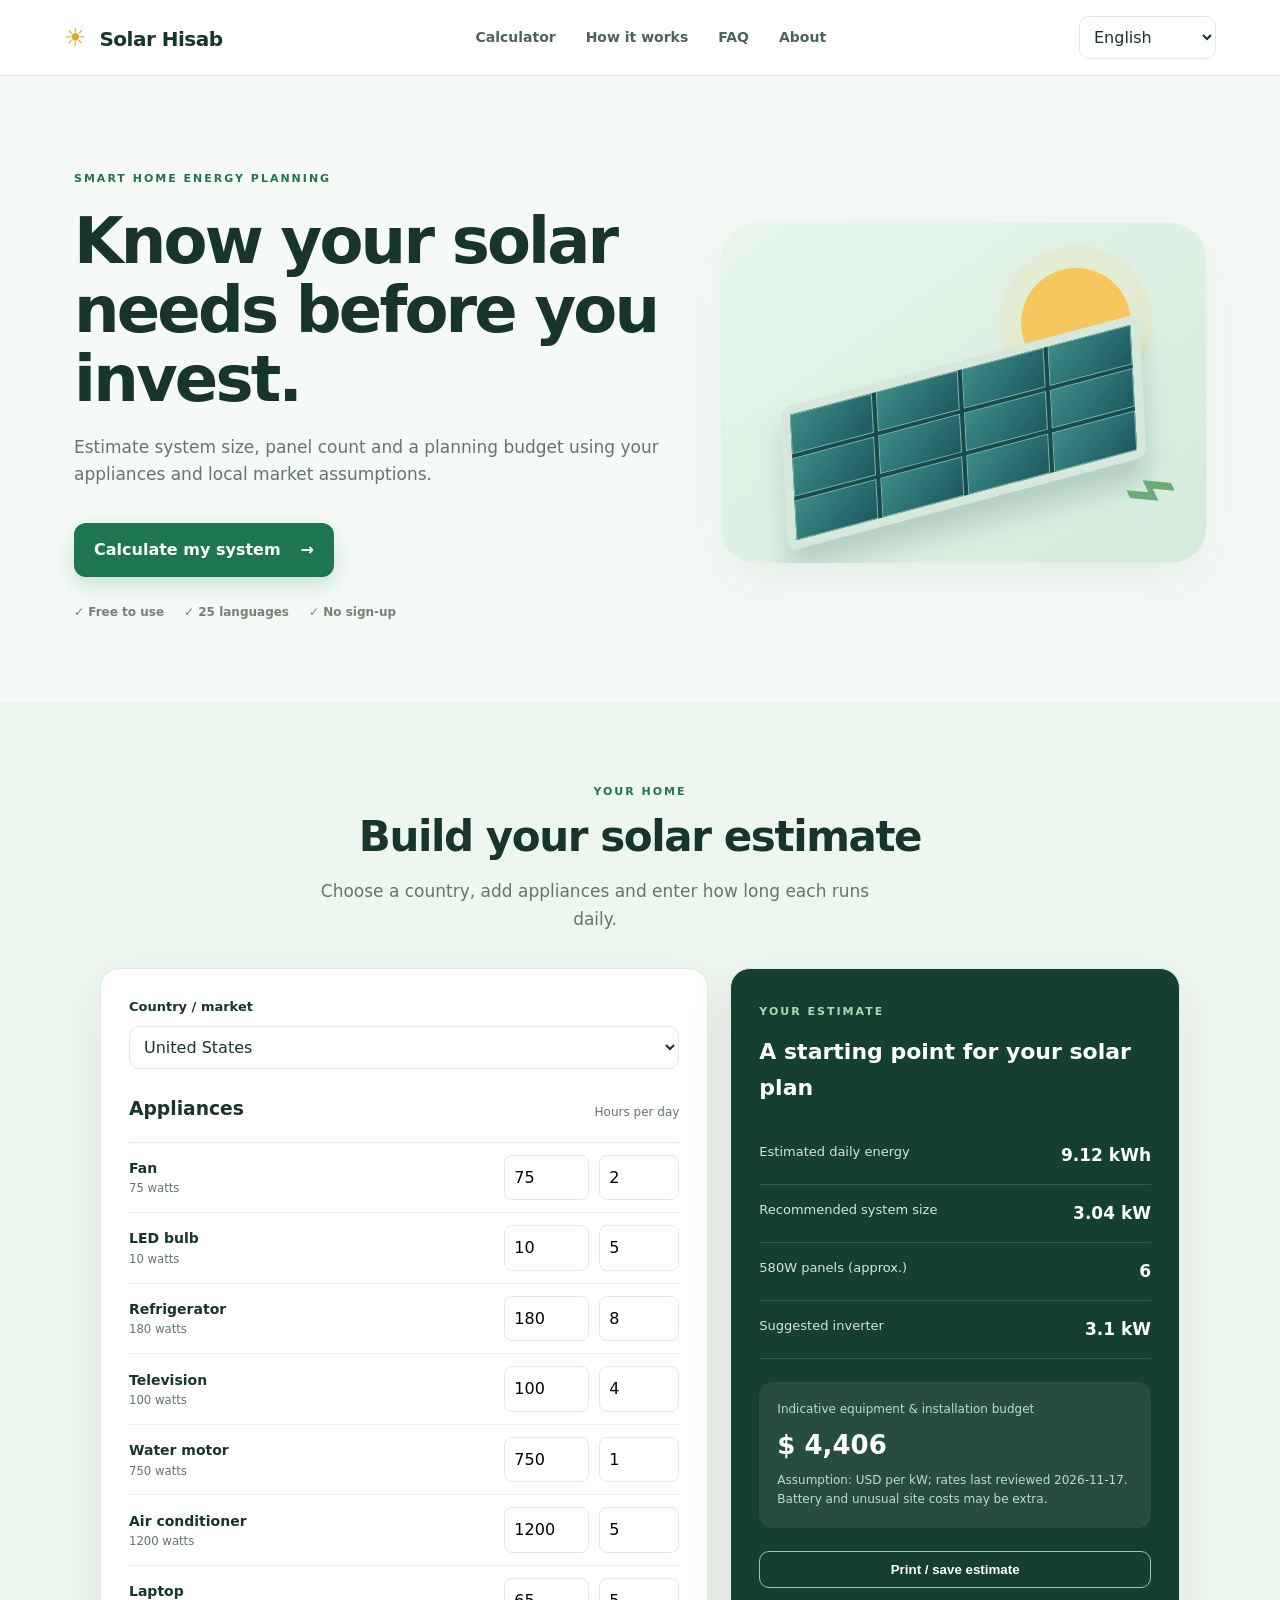
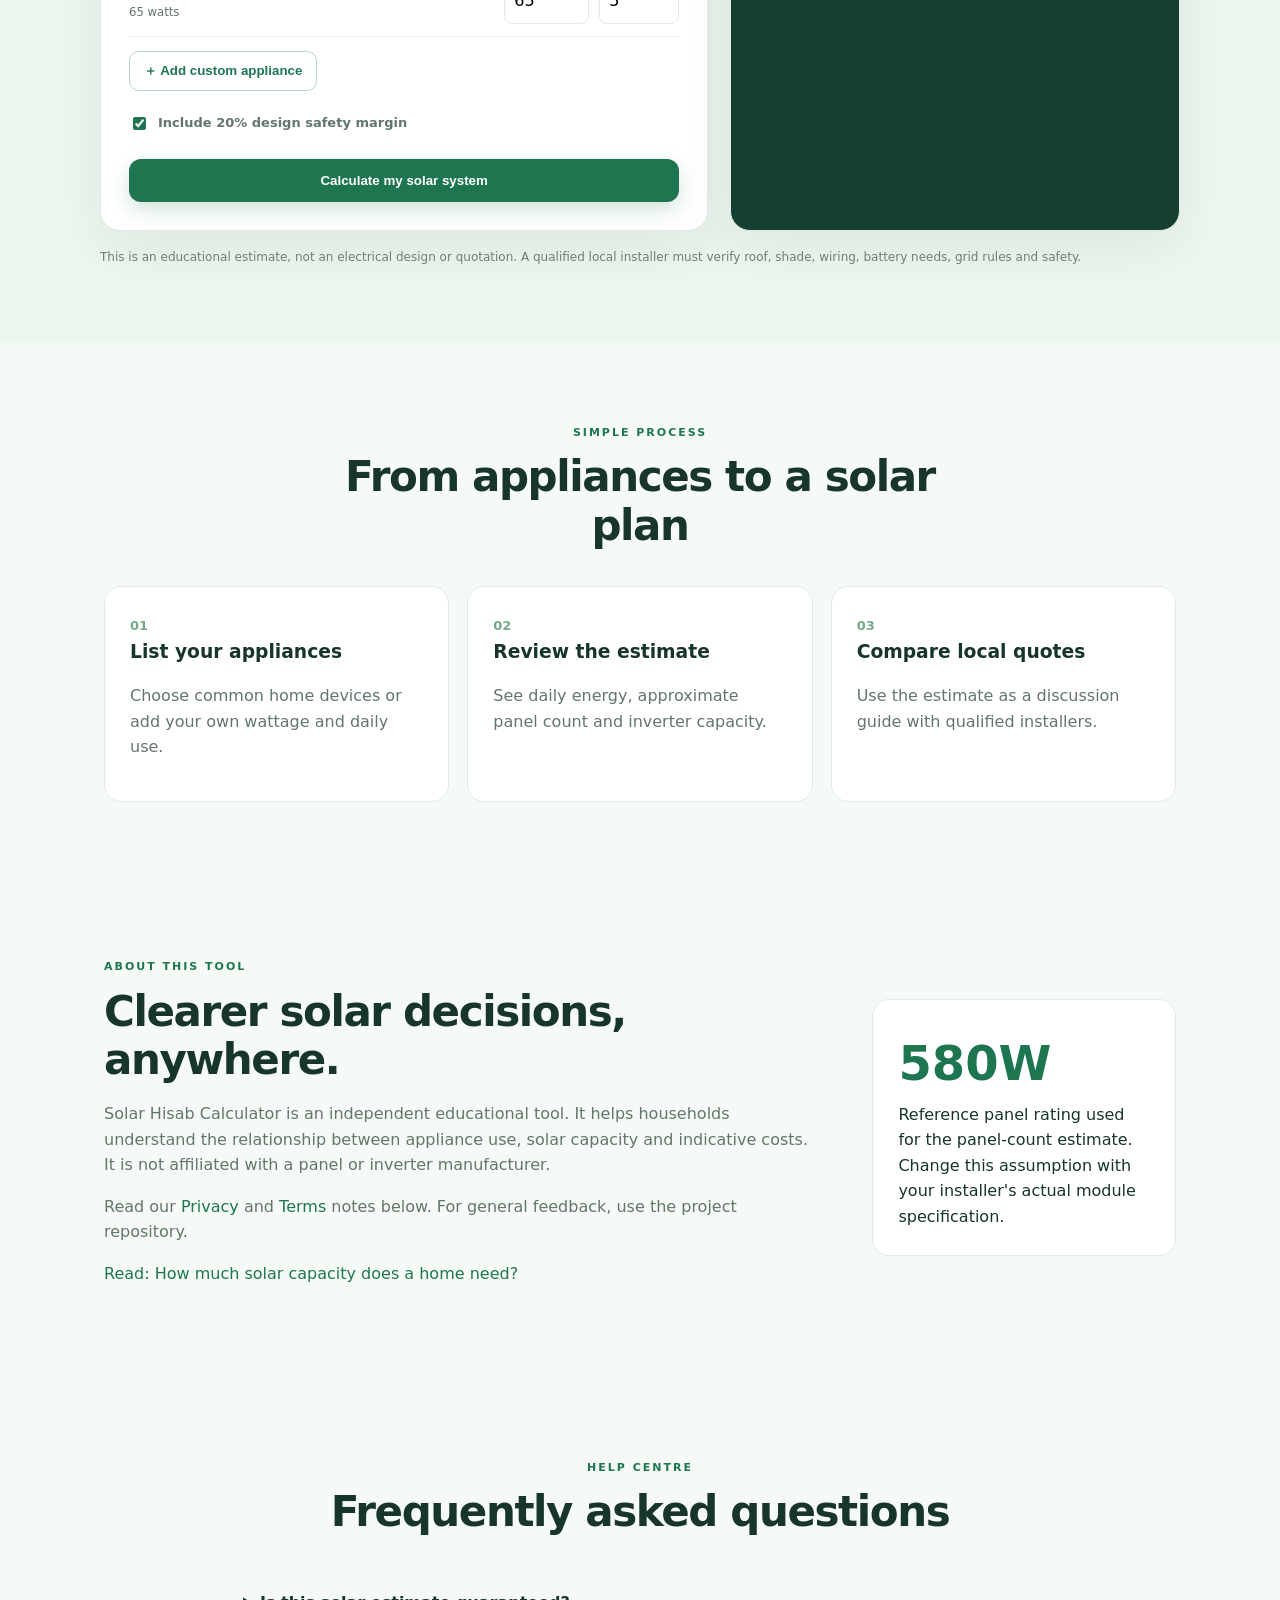
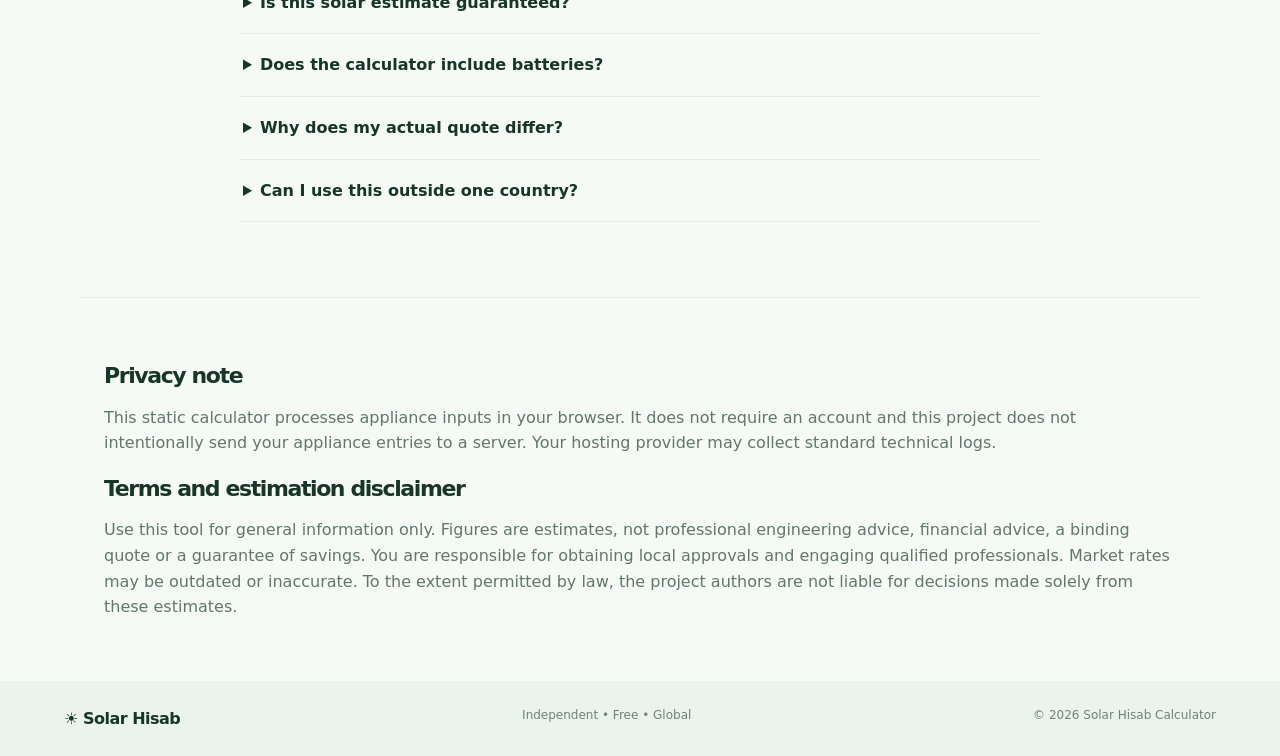
==== index.html @ df35af7c "Build global Solar Hisab Calculator Step 1" ====
<!doctype html>
<html lang="en">
<head>
<meta charset="utf-8"><meta name="viewport" content="width=device-width,initial-scale=1">
<title>Solar Hisab Calculator | Solar Panel Size & Cost Estimator</title>
<meta name="description" content="Estimate your solar system size, panels, inverter and installation budget. Free multilingual solar calculator for homes around the world.">
<meta name="robots" content="index,follow,max-image-preview:large">
<link rel="canonical" href="https://zeshan37405.github.io/Solar-hisab-calculator/">
<link rel="sitemap" type="application/xml" href="./sitemap.xml">
<meta property="og:type" content="website"><meta property="og:title" content="Solar Hisab Calculator"><meta property="og:description" content="Plan your home solar system with a free global calculator.">
<meta name="theme-color" content="#f5faf6"><link rel="stylesheet" href="style.css">
<script type="application/ld+json">{"@context":"https://schema.org","@type":"WebApplication","name":"Solar Hisab Calculator","applicationCategory":"UtilitiesApplication","operatingSystem":"Any","offers":{"@type":"Offer","price":"0","priceCurrency":"USD"},"description":"A free estimate tool for household solar system sizing and cost planning."}</script>
<script defer src="translations.js"></script><script defer src="script.js"></script>
</head>
<body>
<header class="top"><a class="brand" href="./"><span class="brand-mark">☀</span> Solar Hisab</a><nav><a href="#calculator" data-i18n="navCalc">Calculator</a><a href="#how" data-i18n="navHow">How it works</a><a href="#faq">FAQ</a><a href="#about" data-i18n="navAbout">About</a></nav><div class="tools"><select id="language" aria-label="Language"></select><button class="menu" id="menuBtn" aria-label="Open menu">☰</button></div></header>
<main>
<section class="hero"><div class="hero-copy"><span class="eyebrow" data-i18n="eyebrow">SMART HOME ENERGY PLANNING</span><h1 data-i18n="heroTitle">Know your solar needs before you invest.</h1><p data-i18n="heroText">Estimate system size, panel count and a planning budget using your appliances and local market assumptions.</p><a class="primary" href="#calculator" data-i18n="start">Calculate my system <span>→</span></a><div class="trust"><span>✓ Free to use</span><span>✓ 25 languages</span><span>✓ No sign-up</span></div></div><div class="hero-art" aria-hidden="true"><div class="sun"></div><div class="panel"><i></i><i></i><i></i><i></i><i></i><i></i><i></i><i></i><i></i><i></i><i></i><i></i></div><div class="leaf">⌁</div></div></section>
<section class="calculator section" id="calculator"><div class="section-head"><span class="eyebrow">YOUR HOME</span><h2 data-i18n="calcTitle">Build your solar estimate</h2><p data-i18n="calcIntro">Choose a country, add appliances and enter how long each runs daily.</p></div>
<div class="calc-grid"><div class="form-card"><label for="country" data-i18n="country">Country / market</label><select id="country"></select><div class="appliance-head"><h3 data-i18n="appliances">Appliances</h3><span data-i18n="dailyHours">Hours per day</span></div><div id="appliances"></div><div class="add-row"><button id="addCustom" class="outline">＋ Add custom appliance</button></div><label class="safety-label"><input type="checkbox" id="safety" checked> <span data-i18n="safety">Include 20% design safety margin</span></label><button id="calculate" class="primary full" data-i18n="calculate">Calculate my solar system</button></div>
<div class="result-card" aria-live="polite"><span class="eyebrow" data-i18n="estimate">YOUR ESTIMATE</span><h3 data-i18n="resultTitle">A starting point for your solar plan</h3><div class="metric"><span data-i18n="dailyUse">Estimated daily energy</span><strong id="daily">0 kWh</strong></div><div class="metric"><span data-i18n="systemSize">Recommended system size</span><strong id="system">0 kW</strong></div><div class="metric"><span data-i18n="panelCount">580W panels (approx.)</span><strong id="panels">0</strong></div><div class="metric"><span data-i18n="inverter">Suggested inverter</span><strong id="inverter">0 kW</strong></div><div class="budget"><span data-i18n="budget">Indicative equipment & installation budget</span><strong id="cost">—</strong><small id="costNote">Planning estimate only; local quotes may vary.</small></div><button id="print" class="outline full" data-i18n="print">Print / save estimate</button></div></div><p class="disclaimer" data-i18n="disclaimer">This is an educational estimate, not an electrical design or quotation. A qualified local installer must verify roof, shade, wiring, battery needs, grid rules and safety.</p>
</section>
<section class="section how" id="how"><div class="section-head"><span class="eyebrow">SIMPLE PROCESS</span><h2 data-i18n="howTitle">From appliances to a solar plan</h2></div><div class="steps"><article><b>01</b><h3 data-i18n="step1">List your appliances</h3><p>Choose common home devices or add your own wattage and daily use.</p></article><article><b>02</b><h3 data-i18n="step2">Review the estimate</h3><p>See daily energy, approximate panel count and inverter capacity.</p></article><article><b>03</b><h3 data-i18n="step3">Compare local quotes</h3><p>Use the estimate as a discussion guide with qualified installers.</p></article></div></section>
<section class="section info" id="about"><div><span class="eyebrow">ABOUT THIS TOOL</span><h2 data-i18n="aboutTitle">Clearer solar decisions, anywhere.</h2><p data-i18n="aboutText">Solar Hisab Calculator is an independent educational tool. It helps households understand the relationship between appliance use, solar capacity and indicative costs. It is not affiliated with a panel or inverter manufacturer.</p><p>Read our <a href="#privacy">Privacy</a> and <a href="#terms">Terms</a> notes below. For general feedback, use the project repository.</p><p><a href="blog/ghar-ke-liye-solar-kitne-ka-lagega.html">Read: How much solar capacity does a home need?</a></p></div><div class="info-card"><strong>580W</strong><span>Reference panel rating used for the panel-count estimate. Change this assumption with your installer's actual module specification.</span></div></section>
<section class="section faq" id="faq"><div class="section-head"><span class="eyebrow">HELP CENTRE</span><h2>Frequently asked questions</h2></div>
<details><summary>Is this solar estimate guaranteed?</summary><p>No. It is a preliminary estimate based on the values entered and simplified assumptions. A site survey and electrical design are essential.</p></details>
<details><summary>Does the calculator include batteries?</summary><p>The current version estimates energy and a broad system budget. Battery sizing is not included because backup duration, battery chemistry and usable capacity must be selected separately.</p></details>
<details><summary>Why does my actual quote differ?</summary><p>Prices depend on equipment brands, taxes, labor, roof structure, mounting, wiring, permits, grid connection and local market conditions.</p></details>
<details><summary>Can I use this outside one country?</summary><p>Yes. Select one of the available markets. The country cost figures are broad planning assumptions, not live supplier prices.</p></details>
</section>
<section class="legal section" id="privacy"><h2>Privacy note</h2><p>This static calculator processes appliance inputs in your browser. It does not require an account and this project does not intentionally send your appliance entries to a server. Your hosting provider may collect standard technical logs.</p><div id="terms"><h2>Terms and estimation disclaimer</h2><p>Use this tool for general information only. Figures are estimates, not professional engineering advice, financial advice, a binding quote or a guarantee of savings. You are responsible for obtaining local approvals and engaging qualified professionals. Market rates may be outdated or inaccurate. To the extent permitted by law, the project authors are not liable for decisions made solely from these estimates.</p></div></section>
</main><footer><a class="brand" href="./">☀ Solar Hisab</a><span>Independent • Free • Global</span><span>© <span id="year"></span> Solar Hisab Calculator</span></footer>
</body></html>
---- style.css ----
:root{--ink:#17352a;--muted:#63766c;--green:#1e7650;--lime:#dff2e5;--line:#e2ebe5;--paper:#fff;--bg:#f5faf6;--shadow:0 18px 55px #17352a12}*{box-sizing:border-box}html{scroll-behavior:smooth}body{margin:0;background:var(--bg);color:var(--ink);font:16px/1.6 Inter,ui-sans-serif,system-ui,-apple-system,"Segoe UI",sans-serif}.top{height:76px;padding:0 max(5vw,22px);display:flex;align-items:center;justify-content:space-between;background:#ffffffed;border-bottom:1px solid var(--line);position:sticky;top:0;z-index:5;backdrop-filter:blur(12px)}.brand{font-weight:800;font-size:20px;color:var(--ink);text-decoration:none;letter-spacing:-.5px}.brand-mark{color:#e2a72b;font-size:25px;margin-right:7px}.top nav{display:flex;gap:30px}.top nav a, a{color:var(--green);text-decoration:none}.top nav a{color:#4d6559;font-weight:600;font-size:14px}.tools{display:flex;gap:10px;align-items:center}.tools select,select,input{font:inherit}.tools select,.form-card select{border:1px solid var(--line);border-radius:10px;padding:10px;background:#fff;color:var(--ink)}.menu{display:none;border:0;background:none;font-size:22px}.hero{max-width:1180px;margin:0 auto;padding:88px 24px 80px;display:grid;grid-template-columns:1.1fr .9fr;gap:55px;align-items:center;min-height:510px}.eyebrow{font-size:11px;letter-spacing:2px;font-weight:800;color:var(--green)}h1{font-size:clamp(42px,5vw,64px);line-height:1.08;letter-spacing:-2.8px;margin:17px 0 20px;max-width:680px}h2{font-size:clamp(30px,3.3vw,42px);line-height:1.16;letter-spacing:-1.4px;margin:10px 0 12px}h3{margin:0 0 8px}.hero-copy>p,.section-head p{color:var(--muted);max-width:590px;font-size:17px}.primary{display:inline-flex;align-items:center;gap:20px;background:var(--green);color:#fff;border:0;border-radius:12px;padding:14px 20px;font-weight:750;cursor:pointer;margin-top:18px;box-shadow:0 8px 20px #1e765033}.primary:hover{background:#165d3e}.trust{display:flex;gap:20px;margin-top:26px;color:#718278;font-size:12px;font-weight:650}.hero-art{height:340px;position:relative;border-radius:35px;background:linear-gradient(145deg,#e8f6eb,#d5ebdb);overflow:hidden;box-shadow:var(--shadow)}.sun{position:absolute;width:110px;height:110px;border-radius:50%;background:#f6c75c;right:75px;top:45px;box-shadow:0 0 0 22px #f6c75c22}.panel{position:absolute;left:13%;bottom:58px;width:74%;height:145px;transform:skewY(-12deg) rotate(-3deg);background:#174b50;border:9px solid #d5e8da;border-radius:9px;display:grid;grid-template-columns:repeat(4,1fr);grid-template-rows:repeat(3,1fr);gap:4px;box-shadow:0 22px 25px #174b5030}.panel i{background:linear-gradient(135deg,#3b8b88,#1e5960);border:1px solid #80b6a9}.leaf{position:absolute;bottom:4px;right:30px;font-size:90px;color:#6caa78;transform:rotate(-25deg)}.section{max-width:1120px;margin:0 auto;padding:75px 24px}.calculator{max-width:none;background:#edf6ef;padding-left:max(calc((100% - 1120px)/2),24px);padding-right:max(calc((100% - 1120px)/2),24px)}.section-head{text-align:center;margin:0 auto 35px;max-width:680px}.calc-grid{display:grid;grid-template-columns:1.15fr .85fr;gap:22px;max-width:1080px;margin:auto}.form-card,.result-card{background:#fff;border:1px solid var(--line);border-radius:20px;padding:28px;box-shadow:var(--shadow)}.form-card>label{display:block;font-size:13px;font-weight:750;margin-bottom:8px}.form-card>select{width:100%;margin-bottom:25px}.appliance-head{display:flex;justify-content:space-between;align-items:center;border-bottom:1px solid var(--line);padding-bottom:10px}.appliance-head span{font-size:12px;color:var(--muted)}.appliance{display:grid;grid-template-columns:1fr 85px 80px;gap:10px;align-items:center;padding:12px 0;border-bottom:1px solid #edf1ee}.appliance label{font-weight:650;font-size:14px}.appliance small{display:block;color:var(--muted);font-weight:400}.appliance input{width:100%;min-width:0;border:1px solid var(--line);border-radius:8px;padding:9px}.add-row{padding:14px 0}.outline{border:1px solid #b8d3c1;background:#fff;color:var(--green);padding:10px 14px;border-radius:10px;font-weight:700;cursor:pointer}.safety-label{display:flex!important;gap:9px;align-items:center;font-weight:550!important;color:var(--muted);margin:8px 0 16px}.safety-label input{accent-color:var(--green)}.full{width:100%;justify-content:center}.result-card{background:#153f30;color:#fff}.result-card .eyebrow{color:#a9dbb9}.result-card h3{font-size:22px;margin:12px 0 22px}.metric{display:flex;justify-content:space-between;gap:12px;padding:15px 0;border-bottom:1px solid #ffffff22;color:#d3e6da;font-size:13px}.metric strong{color:#fff;font-size:17px;white-space:nowrap}.budget{margin:23px 0;padding:18px;border-radius:13px;background:#ffffff12;display:grid;gap:5px}.budget span,.budget small{font-size:12px;color:#c1d9cb}.budget strong{font-size:26px;color:#fff}.result-card .outline{border-color:#9bc8ab;color:#fff;background:transparent}.disclaimer{max-width:1080px;margin:17px auto 0;color:#6e7f75;font-size:12px}.steps{display:grid;grid-template-columns:repeat(3,1fr);gap:18px}.steps article,.info-card{background:#fff;border:1px solid var(--line);border-radius:17px;padding:25px}.steps b{color:#76a98a;font-size:13px}.steps p,.info p{color:var(--muted)}.info{display:grid;grid-template-columns:1.4fr .6fr;gap:60px;align-items:center}.info-card strong{display:block;font-size:48px;color:var(--green)}.faq{max-width:850px}.faq details{padding:18px 4px;border-bottom:1px solid var(--line)}.faq summary{font-weight:750;cursor:pointer}.faq details p,.legal p{color:var(--muted)}.legal{border-top:1px solid var(--line);padding-top:45px;padding-bottom:45px}.legal h2{font-size:22px;margin-top:20px}footer{padding:25px 5vw;background:#eaf3ec;display:flex;justify-content:space-between;gap:15px;flex-wrap:wrap;color:#718278;font-size:12px}footer .brand{font-size:16px;color:var(--ink)}[dir=rtl] body{text-align:right}[dir=rtl] .top nav,[dir=rtl] .tools{direction:rtl}[dir=rtl] .metric{flex-direction:row-reverse}@media(max-width:760px){.top{height:65px}.top nav{display:none}.menu{display:block}.hero{padding-top:55px;grid-template-columns:1fr;gap:35px}.hero-art{height:260px}.calc-grid,.info{grid-template-columns:1fr}.steps{grid-template-columns:1fr}.form-card,.result-card{padding:20px}.section{padding:55px 18px}.calculator{padding-left:18px;padding-right:18px}.trust{gap:10px;flex-wrap:wrap}h1{font-size:44px}.appliance{grid-template-columns:1fr 72px 72px}.info{gap:20px}}
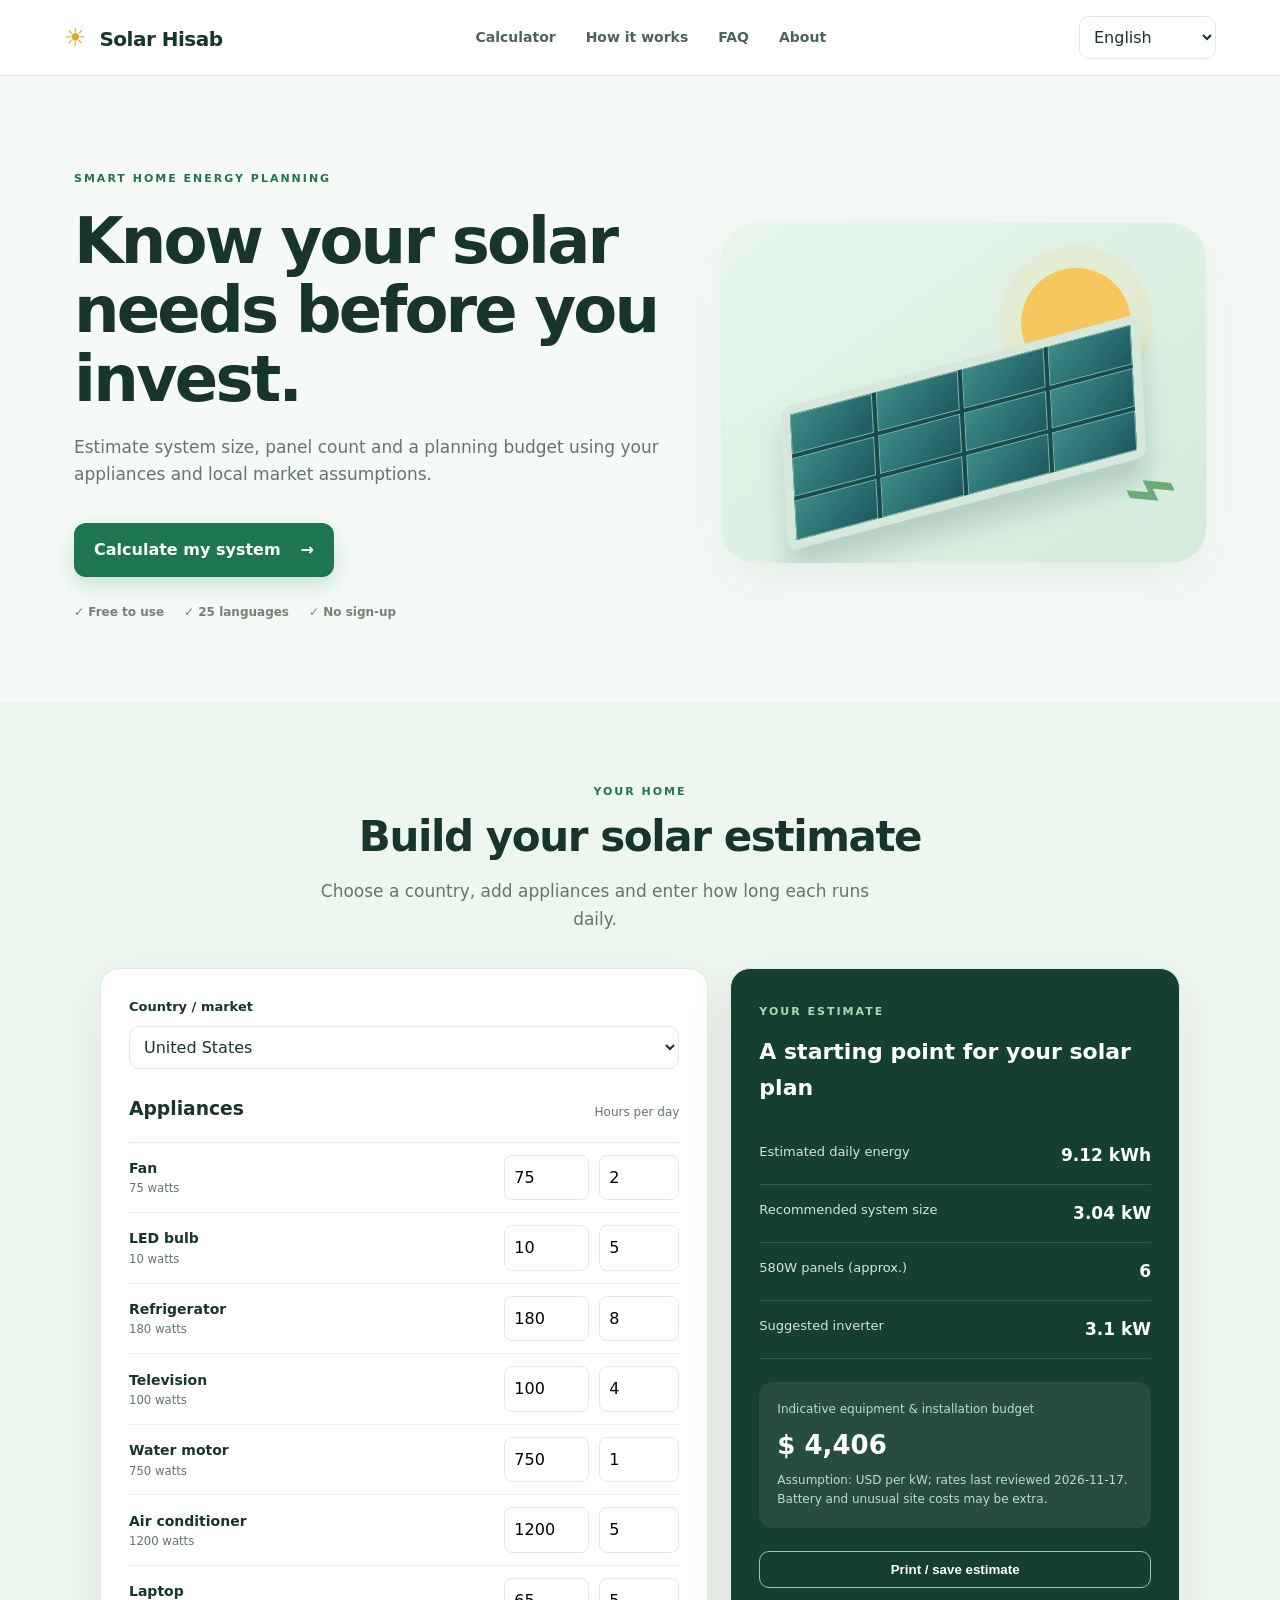
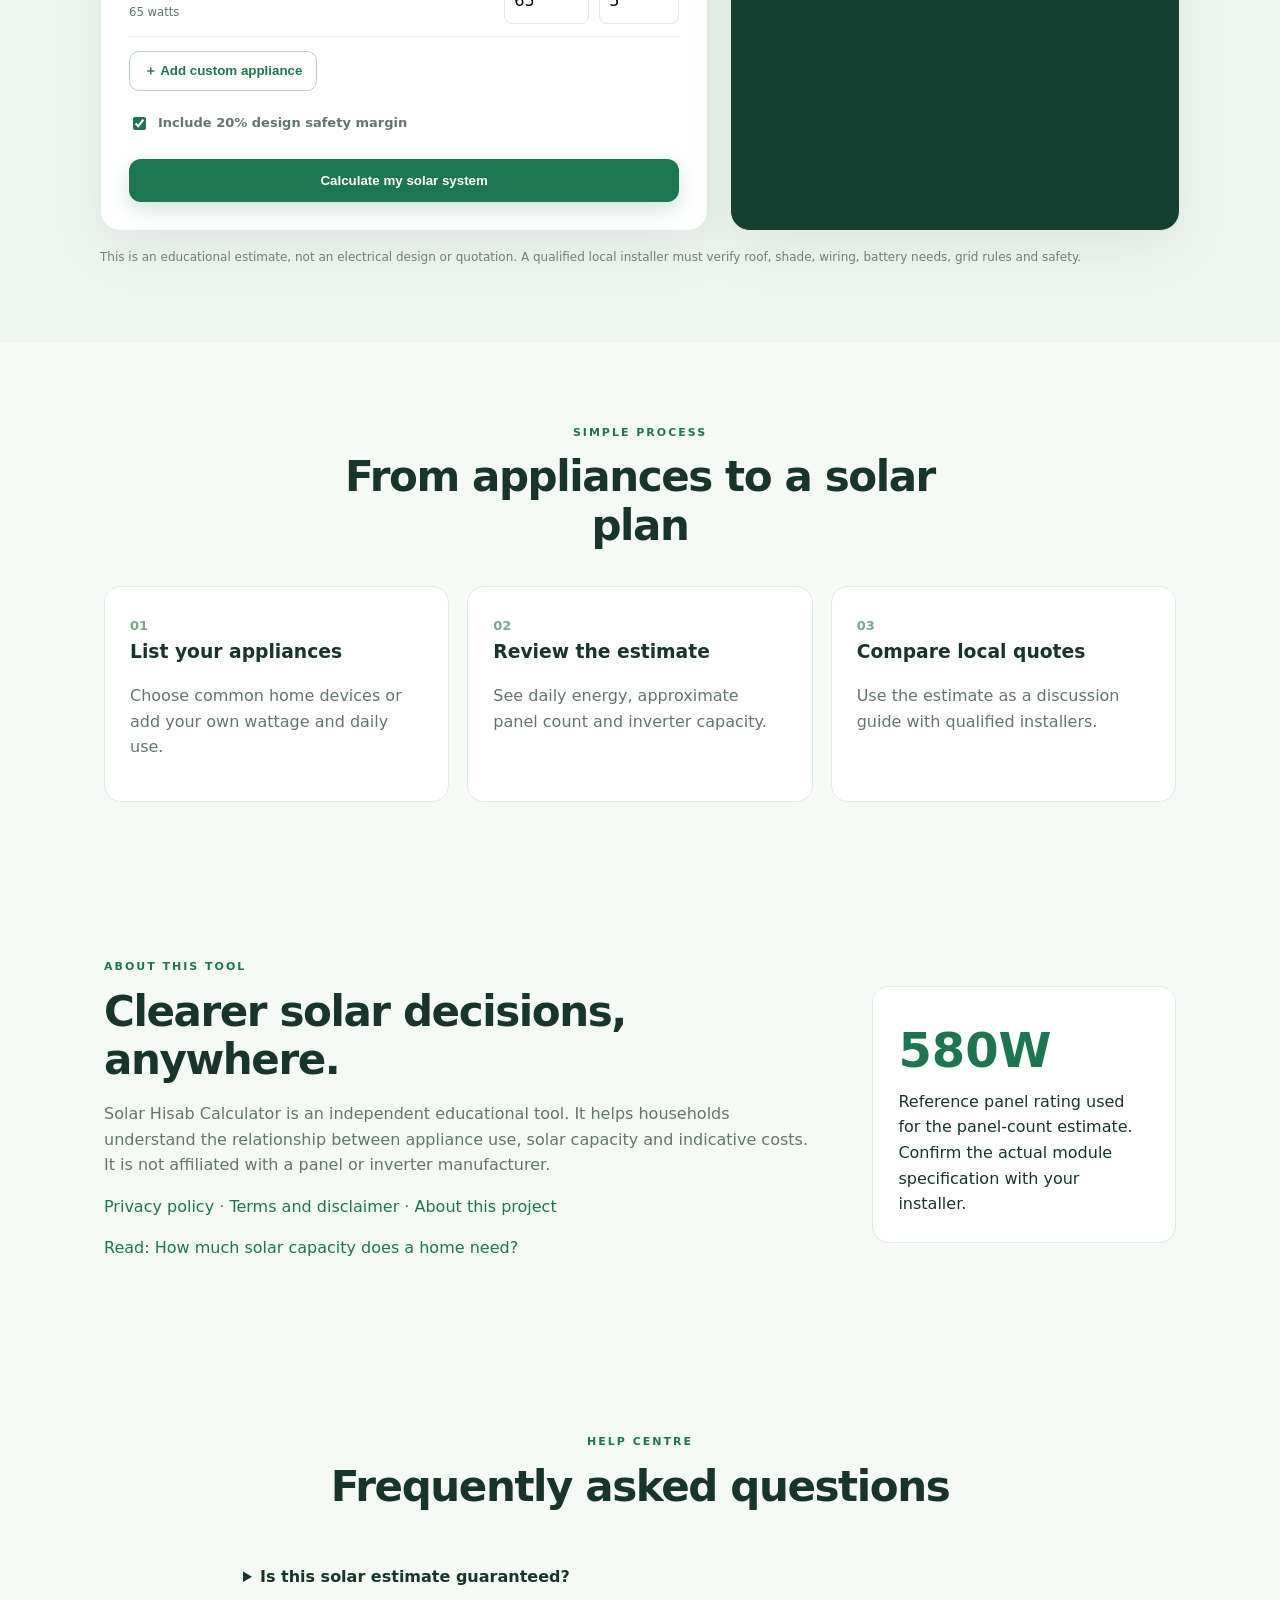
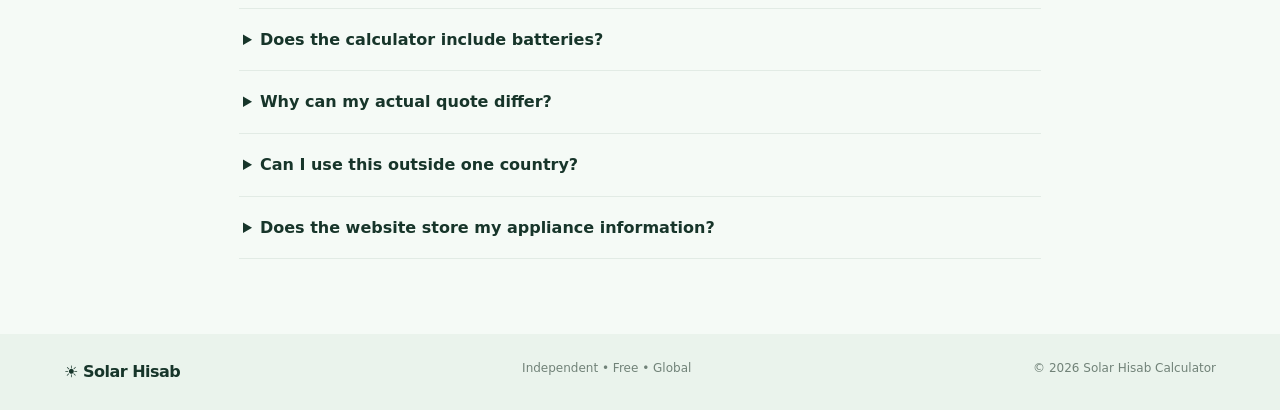
==== commit 12e7e24d: "Refresh calculator layout, metadata and navigation" ====
--- a/index.html
+++ b/index.html
@@ -1,33 +1,68 @@
 <!doctype html>
 <html lang="en">
 <head>
-<meta charset="utf-8"><meta name="viewport" content="width=device-width,initial-scale=1">
-<title>Solar Hisab Calculator | Solar Panel Size & Cost Estimator</title>
-<meta name="description" content="Estimate your solar system size, panels, inverter and installation budget. Free multilingual solar calculator for homes around the world.">
+<meta charset="utf-8">
+<meta name="viewport" content="width=device-width,initial-scale=1">
+<title>Solar Hisab Calculator | Free Solar Panel Size & Cost Estimator</title>
+<meta name="description" content="Estimate household solar energy use, system size, 580W panel count and an indicative local budget. Free global solar calculator in 25 languages.">
 <meta name="robots" content="index,follow,max-image-preview:large">
-<link rel="canonical" href="https://zeshan37405.github.io/Solar-hisab-calculator/">
+<link rel="canonical" href="https://zeshan37405.github.io/SolarHisabCalculater/">
 <link rel="sitemap" type="application/xml" href="./sitemap.xml">
-<meta property="og:type" content="website"><meta property="og:title" content="Solar Hisab Calculator"><meta property="og:description" content="Plan your home solar system with a free global calculator.">
-<meta name="theme-color" content="#f5faf6"><link rel="stylesheet" href="style.css">
-<script type="application/ld+json">{"@context":"https://schema.org","@type":"WebApplication","name":"Solar Hisab Calculator","applicationCategory":"UtilitiesApplication","operatingSystem":"Any","offers":{"@type":"Offer","price":"0","priceCurrency":"USD"},"description":"A free estimate tool for household solar system sizing and cost planning."}</script>
-<script defer src="translations.js"></script><script defer src="script.js"></script>
+<meta property="og:type" content="website">
+<meta property="og:title" content="Solar Hisab Calculator">
+<meta property="og:description" content="Plan your home solar system with a free multilingual calculator.">
+<meta property="og:url" content="https://zeshan37405.github.io/SolarHisabCalculater/">
+<meta name="theme-color" content="#f5faf6">
+<link rel="stylesheet" href="style.css">
+<script type="application/ld+json">{"@context":"https://schema.org","@type":"WebApplication","name":"Solar Hisab Calculator","url":"https://zeshan37405.github.io/SolarHisabCalculater/","applicationCategory":"UtilitiesApplication","operatingSystem":"Any","offers":{"@type":"Offer","price":"0","priceCurrency":"USD"},"description":"A free educational tool for household solar system sizing and cost planning."}</script>
+<script defer src="translations.js"></script>
+<script defer src="script.js"></script>
 </head>
 <body>
-<header class="top"><a class="brand" href="./"><span class="brand-mark">☀</span> Solar Hisab</a><nav><a href="#calculator" data-i18n="navCalc">Calculator</a><a href="#how" data-i18n="navHow">How it works</a><a href="#faq">FAQ</a><a href="#about" data-i18n="navAbout">About</a></nav><div class="tools"><select id="language" aria-label="Language"></select><button class="menu" id="menuBtn" aria-label="Open menu">☰</button></div></header>
+<header class="top">
+<a class="brand" href="./"><span class="brand-mark">☀</span> Solar Hisab</a>
+<nav id="mainNav"><a href="#calculator" data-i18n="navCalc">Calculator</a><a href="#how" data-i18n="navHow">How it works</a><a href="#faq">FAQ</a><a href="about.html">About</a></nav>
+<div class="tools"><select id="language" aria-label="Choose language"></select><button class="menu" id="menuBtn" aria-label="Open navigation" aria-expanded="false">☰</button></div>
+</header>
 <main>
-<section class="hero"><div class="hero-copy"><span class="eyebrow" data-i18n="eyebrow">SMART HOME ENERGY PLANNING</span><h1 data-i18n="heroTitle">Know your solar needs before you invest.</h1><p data-i18n="heroText">Estimate system size, panel count and a planning budget using your appliances and local market assumptions.</p><a class="primary" href="#calculator" data-i18n="start">Calculate my system <span>→</span></a><div class="trust"><span>✓ Free to use</span><span>✓ 25 languages</span><span>✓ No sign-up</span></div></div><div class="hero-art" aria-hidden="true"><div class="sun"></div><div class="panel"><i></i><i></i><i></i><i></i><i></i><i></i><i></i><i></i><i></i><i></i><i></i><i></i></div><div class="leaf">⌁</div></div></section>
-<section class="calculator section" id="calculator"><div class="section-head"><span class="eyebrow">YOUR HOME</span><h2 data-i18n="calcTitle">Build your solar estimate</h2><p data-i18n="calcIntro">Choose a country, add appliances and enter how long each runs daily.</p></div>
-<div class="calc-grid"><div class="form-card"><label for="country" data-i18n="country">Country / market</label><select id="country"></select><div class="appliance-head"><h3 data-i18n="appliances">Appliances</h3><span data-i18n="dailyHours">Hours per day</span></div><div id="appliances"></div><div class="add-row"><button id="addCustom" class="outline">＋ Add custom appliance</button></div><label class="safety-label"><input type="checkbox" id="safety" checked> <span data-i18n="safety">Include 20% design safety margin</span></label><button id="calculate" class="primary full" data-i18n="calculate">Calculate my solar system</button></div>
-<div class="result-card" aria-live="polite"><span class="eyebrow" data-i18n="estimate">YOUR ESTIMATE</span><h3 data-i18n="resultTitle">A starting point for your solar plan</h3><div class="metric"><span data-i18n="dailyUse">Estimated daily energy</span><strong id="daily">0 kWh</strong></div><div class="metric"><span data-i18n="systemSize">Recommended system size</span><strong id="system">0 kW</strong></div><div class="metric"><span data-i18n="panelCount">580W panels (approx.)</span><strong id="panels">0</strong></div><div class="metric"><span data-i18n="inverter">Suggested inverter</span><strong id="inverter">0 kW</strong></div><div class="budget"><span data-i18n="budget">Indicative equipment & installation budget</span><strong id="cost">—</strong><small id="costNote">Planning estimate only; local quotes may vary.</small></div><button id="print" class="outline full" data-i18n="print">Print / save estimate</button></div></div><p class="disclaimer" data-i18n="disclaimer">This is an educational estimate, not an electrical design or quotation. A qualified local installer must verify roof, shade, wiring, battery needs, grid rules and safety.</p>
+<section class="hero">
+<div class="hero-copy"><span class="eyebrow" data-i18n="eyebrow">SMART HOME ENERGY PLANNING</span><h1 data-i18n="heroTitle">Know your solar needs before you invest.</h1><p data-i18n="heroText">Estimate system size, panel count and a planning budget using your appliances and local market assumptions.</p><a class="primary" href="#calculator" data-i18n="start">Calculate my system <span>→</span></a><div class="trust"><span>✓ Free to use</span><span>✓ 25 languages</span><span>✓ No sign-up</span></div></div>
+<div class="hero-art" aria-hidden="true"><div class="sun"></div><div class="panel"><i></i><i></i><i></i><i></i><i></i><i></i><i></i><i></i><i></i><i></i><i></i><i></i></div><div class="leaf">⌁</div></div>
 </section>
-<section class="section how" id="how"><div class="section-head"><span class="eyebrow">SIMPLE PROCESS</span><h2 data-i18n="howTitle">From appliances to a solar plan</h2></div><div class="steps"><article><b>01</b><h3 data-i18n="step1">List your appliances</h3><p>Choose common home devices or add your own wattage and daily use.</p></article><article><b>02</b><h3 data-i18n="step2">Review the estimate</h3><p>See daily energy, approximate panel count and inverter capacity.</p></article><article><b>03</b><h3 data-i18n="step3">Compare local quotes</h3><p>Use the estimate as a discussion guide with qualified installers.</p></article></div></section>
-<section class="section info" id="about"><div><span class="eyebrow">ABOUT THIS TOOL</span><h2 data-i18n="aboutTitle">Clearer solar decisions, anywhere.</h2><p data-i18n="aboutText">Solar Hisab Calculator is an independent educational tool. It helps households understand the relationship between appliance use, solar capacity and indicative costs. It is not affiliated with a panel or inverter manufacturer.</p><p>Read our <a href="#privacy">Privacy</a> and <a href="#terms">Terms</a> notes below. For general feedback, use the project repository.</p><p><a href="blog/ghar-ke-liye-solar-kitne-ka-lagega.html">Read: How much solar capacity does a home need?</a></p></div><div class="info-card"><strong>580W</strong><span>Reference panel rating used for the panel-count estimate. Change this assumption with your installer's actual module specification.</span></div></section>
+<section class="calculator section" id="calculator">
+<div class="section-head"><span class="eyebrow">YOUR HOME</span><h2 data-i18n="calcTitle">Build your solar estimate</h2><p data-i18n="calcIntro">Choose a country, add appliances and enter how long each runs daily.</p></div>
+<div class="calc-grid">
+<div class="form-card">
+<label for="country" data-i18n="country">Country / market</label><select id="country"></select>
+<div class="appliance-head"><h3 data-i18n="appliances">Appliances</h3><span data-i18n="dailyHours">Hours per day</span></div>
+<div id="appliances"></div>
+<div class="add-row"><button id="addCustom" class="outline" type="button">＋ Add custom appliance</button></div>
+<label class="safety-label"><input type="checkbox" id="safety" checked><span data-i18n="safety">Include 20% design safety margin</span></label>
+<button id="calculate" class="primary full" type="button" data-i18n="calculate">Calculate my solar system</button>
+</div>
+<div class="result-card" aria-live="polite"><span class="eyebrow" data-i18n="estimate">YOUR ESTIMATE</span><h3 data-i18n="resultTitle">A starting point for your solar plan</h3>
+<div class="metric"><span data-i18n="dailyUse">Estimated daily energy</span><strong id="daily">0 kWh</strong></div>
+<div class="metric"><span data-i18n="systemSize">Recommended system size</span><strong id="system">0 kW</strong></div>
+<div class="metric"><span data-i18n="panelCount">580W panels (approx.)</span><strong id="panels">0</strong></div>
+<div class="metric"><span data-i18n="inverter">Suggested inverter</span><strong id="inverter">0 kW</strong></div>
+<div class="budget"><span data-i18n="budget">Indicative equipment & installation budget</span><strong id="cost">—</strong><small id="costNote">Planning estimate only; local quotes may vary.</small></div>
+<button id="print" class="outline full" type="button" data-i18n="print">Print / save estimate</button>
+</div></div>
+<p class="disclaimer" data-i18n="disclaimer">This is an educational estimate, not an electrical design or quotation. A qualified local installer must verify roof, shade, wiring, battery needs, grid rules and safety.</p>
+</section>
+<section class="section how" id="how"><div class="section-head"><span class="eyebrow">SIMPLE PROCESS</span><h2 data-i18n="howTitle">From appliances to a solar plan</h2></div><div class="steps">
+<article><b>01</b><h3 data-i18n="step1">List your appliances</h3><p>Choose common home devices or add your own wattage and daily use.</p></article>
+<article><b>02</b><h3 data-i18n="step2">Review the estimate</h3><p>See daily energy, approximate panel count and inverter capacity.</p></article>
+<article><b>03</b><h3 data-i18n="step3">Compare local quotes</h3><p>Use the estimate as a discussion guide with qualified installers.</p></article>
+</div></section>
+<section class="section info" id="about"><div><span class="eyebrow">ABOUT THIS TOOL</span><h2 data-i18n="aboutTitle">Clearer solar decisions, anywhere.</h2><p data-i18n="aboutText">Solar Hisab Calculator is an independent educational tool. It helps households understand the relationship between appliance use, solar capacity and indicative costs. It is not affiliated with a panel or inverter manufacturer.</p><p><a href="privacy.html">Privacy policy</a> · <a href="terms.html">Terms and disclaimer</a> · <a href="about.html">About this project</a></p><p><a href="blog/ghar-ke-liye-solar-kitne-ka-lagega.html">Read: How much solar capacity does a home need?</a></p></div><div class="info-card"><strong>580W</strong><span>Reference panel rating used for the panel-count estimate. Confirm the actual module specification with your installer.</span></div></section>
 <section class="section faq" id="faq"><div class="section-head"><span class="eyebrow">HELP CENTRE</span><h2>Frequently asked questions</h2></div>
-<details><summary>Is this solar estimate guaranteed?</summary><p>No. It is a preliminary estimate based on the values entered and simplified assumptions. A site survey and electrical design are essential.</p></details>
-<details><summary>Does the calculator include batteries?</summary><p>The current version estimates energy and a broad system budget. Battery sizing is not included because backup duration, battery chemistry and usable capacity must be selected separately.</p></details>
-<details><summary>Why does my actual quote differ?</summary><p>Prices depend on equipment brands, taxes, labor, roof structure, mounting, wiring, permits, grid connection and local market conditions.</p></details>
-<details><summary>Can I use this outside one country?</summary><p>Yes. Select one of the available markets. The country cost figures are broad planning assumptions, not live supplier prices.</p></details>
+<details><summary>Is this solar estimate guaranteed?</summary><p>No. It is a preliminary estimate based on your inputs and simplified assumptions. A site survey and electrical design are essential.</p></details>
+<details><summary>Does the calculator include batteries?</summary><p>No. Battery sizing depends on backup loads, required hours, battery chemistry, usable capacity and inverter compatibility. Ask a qualified installer to design storage separately.</p></details>
+<details><summary>Why can my actual quote differ?</summary><p>Prices depend on equipment brands, taxes, labor, roof structure, mounting, wiring, permits, grid connection and local market conditions.</p></details>
+<details><summary>Can I use this outside one country?</summary><p>Yes. Select one of the listed markets. Country cost figures are broad planning assumptions, not live supplier prices.</p></details>
+<details><summary>Does the website store my appliance information?</summary><p>The calculator processes your entries in your browser. It does not require an account or send appliance entries to a project server.</p></details>
 </section>
-<section class="legal section" id="privacy"><h2>Privacy note</h2><p>This static calculator processes appliance inputs in your browser. It does not require an account and this project does not intentionally send your appliance entries to a server. Your hosting provider may collect standard technical logs.</p><div id="terms"><h2>Terms and estimation disclaimer</h2><p>Use this tool for general information only. Figures are estimates, not professional engineering advice, financial advice, a binding quote or a guarantee of savings. You are responsible for obtaining local approvals and engaging qualified professionals. Market rates may be outdated or inaccurate. To the extent permitted by law, the project authors are not liable for decisions made solely from these estimates.</p></div></section>
-</main><footer><a class="brand" href="./">☀ Solar Hisab</a><span>Independent • Free • Global</span><span>© <span id="year"></span> Solar Hisab Calculator</span></footer>
+</main>
+<footer><a class="brand" href="./">☀ Solar Hisab</a><span>Independent • Free • Global</span><span>© <span id="year"></span> Solar Hisab Calculator</span></footer>
 </body></html>
